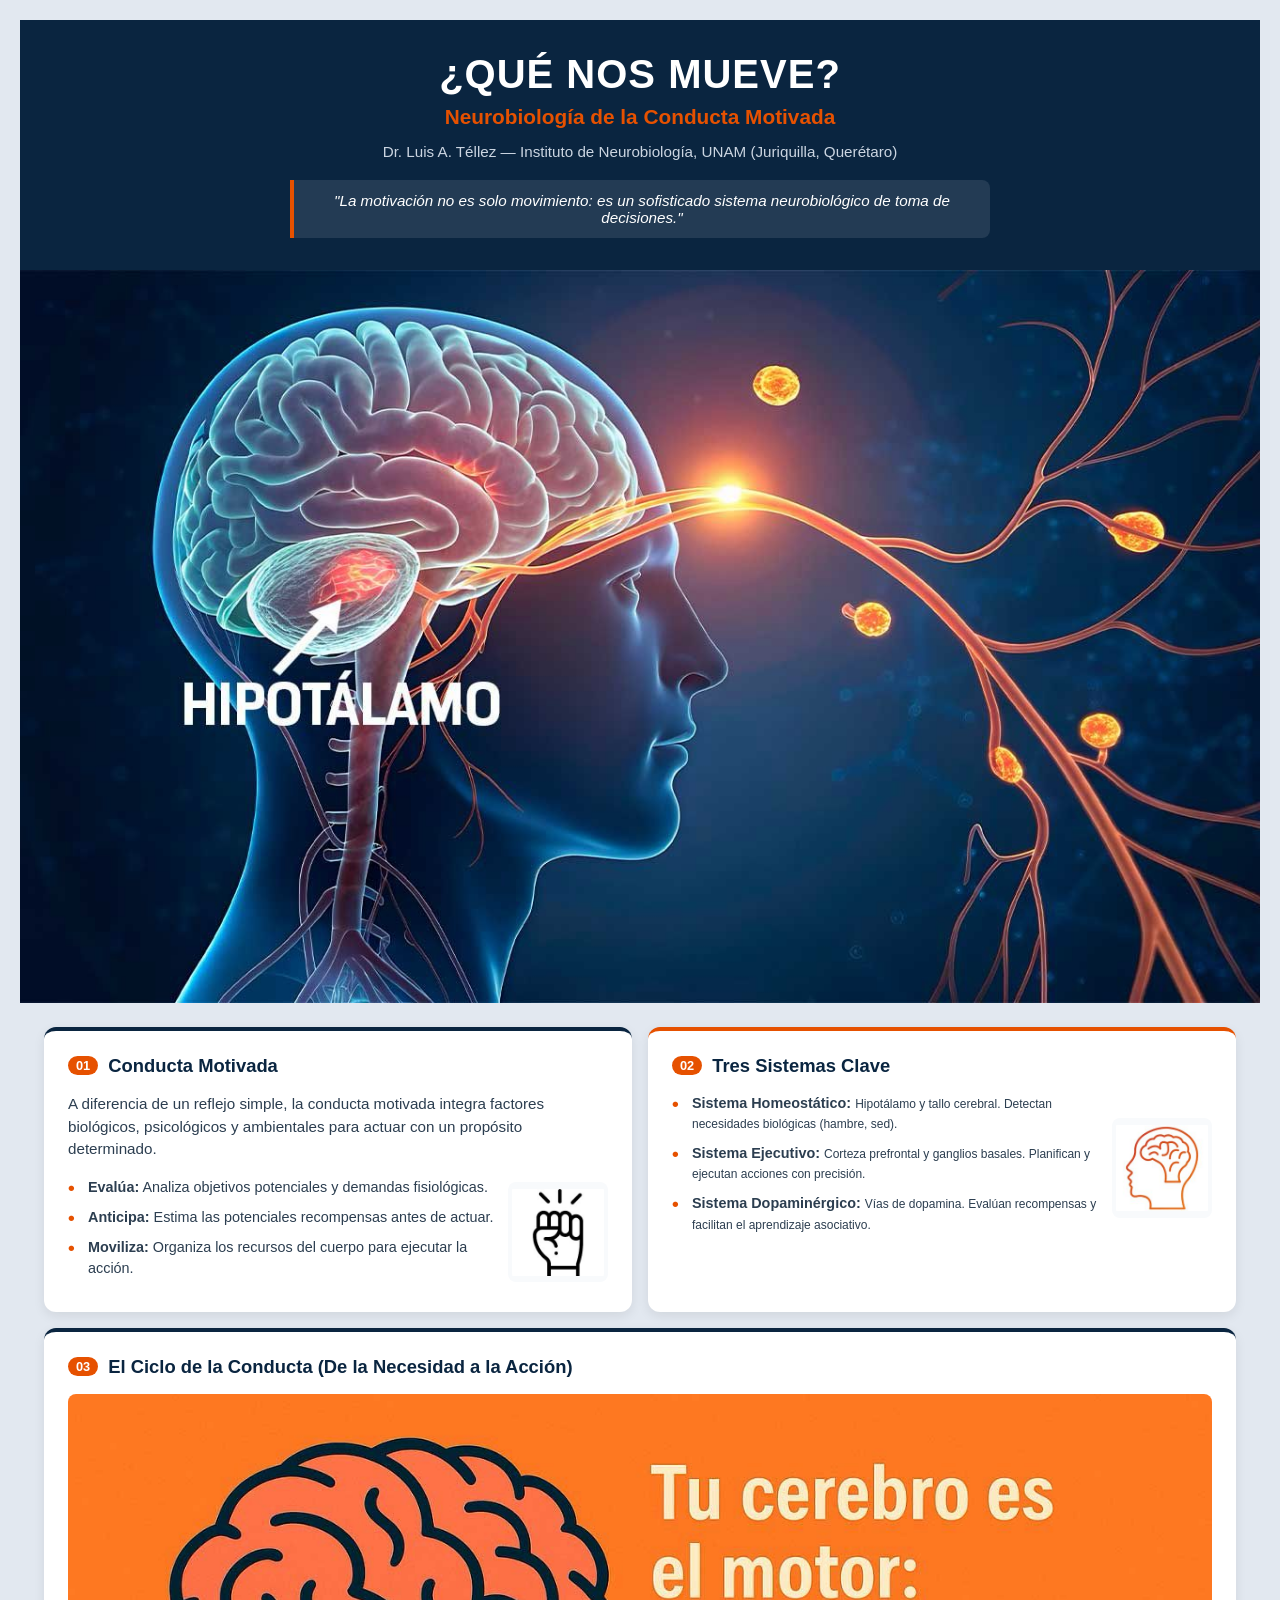
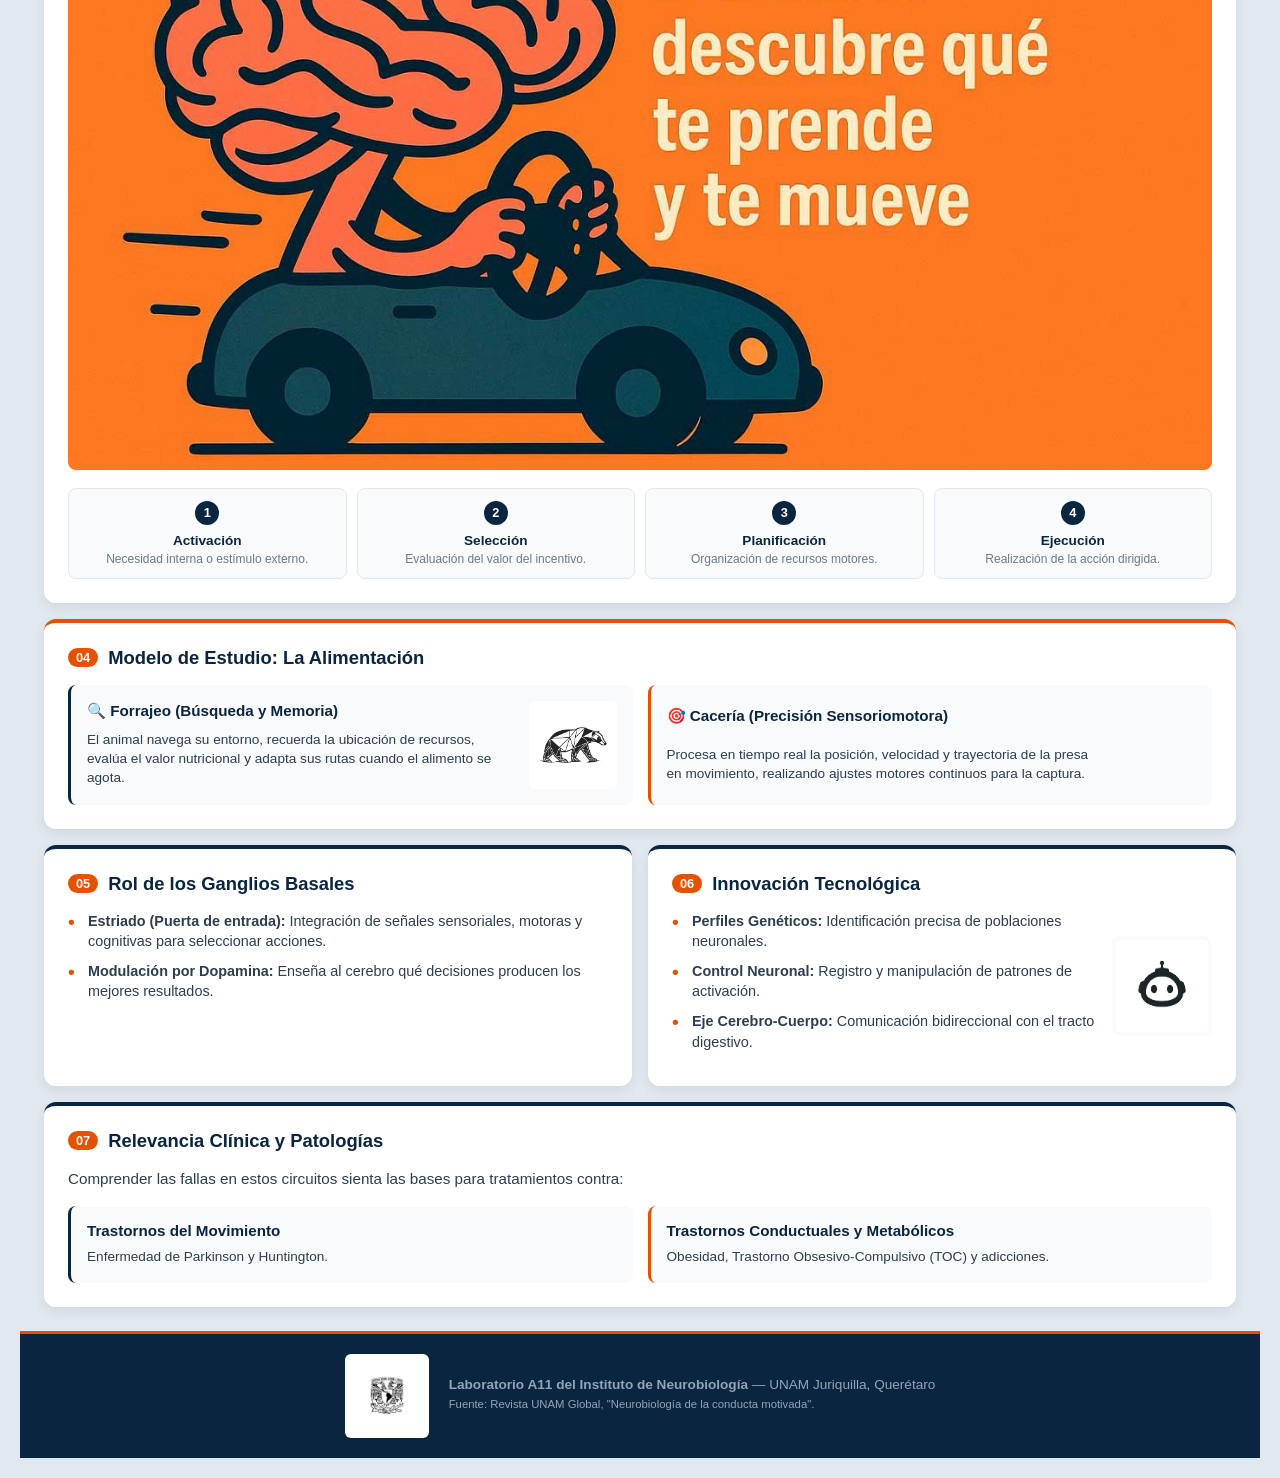
==== index.html @ 18a82b20 "Rename infografia.html to index.html" ====
<!DOCTYPE html>
<html lang="es">
<head>
  <meta charset="UTF-8">
  <meta name="viewport" content="width=device-width, initial-scale=1.0">
  <title>Infografía - Neurobiología de la Conducta Motivada</title>
  <link rel="stylesheet" href="infografia.css">
</head>
<body>

    
    <!-- ENCABEZADO Y CONTEXTO -->
    <header class="header">
      <div class="header-brand">
        <div class="header-titles">
          <h1>¿QUÉ NOS MUEVE?</h1>
          <h2>Neurobiología de la Conducta Motivada</h2>
        </div>
      </div>
      <div class="autor">Dr. Luis A. Téllez — Instituto de Neurobiología, UNAM (Juriquilla, Querétaro)</div>
      <div class="cita-box">
        "La motivación no es solo movimiento: es un sofisticado sistema neurobiológico de toma de decisiones."
      </div>
    </header>

    <figure class="hero-visual">
      <img src="cerebrote.jpeg" alt="Ilustración del cerebro y el hipotálamo, clave en la motivación y la conducta">
    </figure>

    <!-- GRID PRINCIPAL DE CONTENIDOS -->
    <main class="grid-container">

      <!-- SECCIÓN 01 / 02: DEFINICIÓN DE CONDUCTA MOTIVADA -->
      <section class="card">
        <h3 class="card-title"><span class="badge">01</span> Conducta Motivada</h3>
        <p class="intro-text">
          A diferencia de un reflejo simple, la conducta motivada integra factores biológicos, psicológicos y ambientales para actuar con un propósito determinado.
        </p>
        <div class="card-content-with-image">
          <ul class="features-list">
            <li><strong>Evalúa:</strong> Analiza objetivos potenciales y demandas fisiológicas.</li>
            <li><strong>Anticipa:</strong> Estima las potenciales recompensas antes de actuar.</li>
            <li><strong>Moviliza:</strong> Organiza los recursos del cuerpo para ejecutar la acción.</li>
          </ul>
          <img class="card-image" src="manito.jpeg" alt="Mano levantada como símbolo de acción">
        </div>
      </section>

      <!-- SECCIÓN 04: TRES SISTEMAS CEREBRALES CLAVE -->
      <section class="card destacada">
        <h3 class="card-title"><span class="badge">02</span> Tres Sistemas Clave</h3>
        <div class="card-content-with-image">
          <ul class="features-list">
            <li>
              <strong>Sistema Homeostático:</strong>
              <small>Hipotálamo y tallo cerebral. Detectan necesidades biológicas (hambre, sed).</small>
            </li>
            <li>
              <strong>Sistema Ejecutivo:</strong>
              <small>Corteza prefrontal y ganglios basales. Planifican y ejecutan acciones con precisión.</small>
            </li>
            <li>
              <strong>Sistema Dopaminérgico:</strong>
              <small>Vías de dopamina. Evalúan recompensas y facilitan el aprendizaje asociativo.</small>
            </li>
          </ul>
          <img class="card-image" src="Cerebro.jpeg" alt="Ilustración de un cerebro">
        </div>
      </section>

      <!-- SECCIÓN 03 / 05: EL CICLO DE LA CONDUCTA (ANCHO COMPLETO) -->
      <section class="card full-width">
        <h3 class="card-title"><span class="badge">03</span> El Ciclo de la Conducta (De la Necesidad a la Acción)</h3>
        <figure class="cycle-visual">
          <img src="carrito.jpeg" alt="Un cerebro conduce un automóvil, como metáfora de la motivación que impulsa la conducta">
        </figure>
        <div class="flujo-container">
          <div class="flujo-step">
            <div class="num">1</div>
            <h4>Activación</h4>
            <p>Necesidad interna o estímulo externo.</p>
          </div>
          <div class="flujo-step">
            <div class="num">2</div>
            <h4>Selección</h4>
            <p>Evaluación del valor del incentivo.</p>
          </div>
          <div class="flujo-step">
            <div class="num">3</div>
            <h4>Planificación</h4>
            <p>Organización de recursos motores.</p>
          </div>
          <div class="flujo-step">
            <div class="num">4</div>
            <h4>Ejecución</h4>
            <p>Realización de la acción dirigida.</p>
          </div>
        </div>
      </section>

      <!-- SECCIÓN 06 / 07: MODELO DE ALIMENTACIÓN (ANCHO COMPLETO) -->
      <section class="card full-width destacada">
        <h3 class="card-title"><span class="badge">04</span> Modelo de Estudio: La Alimentación</h3>
        <div class="comparativa-grid">
          <div class="comparativa-box">
            <h4>🔍 Forrajeo (Búsqueda y Memoria)</h4>
            <img class="comparativa-image" src="oso.jpeg" alt="Ilustración de un oso buscando alimento">
            <p>
              El animal navega su entorno, recuerda la ubicación de recursos, evalúa el valor nutricional y adapta sus rutas cuando el alimento se agota.
            </p>
          </div>
          <div class="comparativa-box caza">
            <h4>🎯 Cacería (Precisión Sensoriomotora)</h4>
            <p>
              Procesa en tiempo real la posición, velocidad y trayectoria de la presa en movimiento, realizando ajustes motores continuos para la captura.
            </p>
          </div>
        </div>
      </section>

      <!-- SECCIÓN 06: GANGLIOS BASALES -->
      <section class="card">
        <h3 class="card-title"><span class="badge">05</span> Rol de los Ganglios Basales</h3>
        <ul class="features-list">
          <li>
            <strong>Estriado (Puerta de entrada):</strong> Integración de señales sensoriales, motoras y cognitivas para seleccionar acciones.
          </li>
          <li>
            <strong>Modulación por Dopamina:</strong> Enseña al cerebro qué decisiones producen los mejores resultados.
          </li>
        </ul>
      </section>

      <!-- SECCIÓN 07: INNOVACIÓN TECNOLÓGICA -->
      <section class="card">
        <h3 class="card-title"><span class="badge">06</span> Innovación Tecnológica</h3>
        <div class="card-content-with-image">
          <ul class="features-list">
            <li><strong>Perfiles Genéticos:</strong> Identificación precisa de poblaciones neuronales.</li>
            <li><strong>Control Neuronal:</strong> Registro y manipulación de patrones de activación.</li>
            <li><strong>Eje Cerebro-Cuerpo:</strong> Comunicación bidireccional con el tracto digestivo.</li>
          </ul>
          <img class="card-image" src="robot.jpeg" alt="Ilustración de un robot">
        </div>
      </section>

      <!-- SECCIÓN 08 / 10: IMPORTANCIA CLÍNICA (ANCHO COMPLETO) -->
      <section class="card full-width">
        <h3 class="card-title"><span class="badge">07</span> Relevancia Clínica y Patologías</h3>
        <p class="intro-text">
          Comprender las fallas en estos circuitos sienta las bases para tratamientos contra:
        </p>
        <div class="comparativa-grid">
          <div class="comparativa-box">
            <h4>Trastornos del Movimiento</h4>
            <p>Enfermedad de Parkinson y Huntington.</p>
          </div>
          <div class="comparativa-box caza">
            <h4>Trastornos Conductuales y Metabólicos</h4>
            <p>Obesidad, Trastorno Obsesivo-Compulsivo (TOC) y adicciones.</p>
          </div>
        </div>
      </section>

    </main>

    <!-- CIERRE INSTITUCIONAL -->
    <footer class="footer">
      <div class="footer-content">
        <img class="logo-unam" src="logounam.jpeg" alt="Escudo de la Universidad Nacional Autónoma de México">
        <div class="footer-info">
          <p><strong>Laboratorio A11 del Instituto de Neurobiología</strong> — UNAM Juriquilla, Querétaro</p>
          <p class="sources"><small>Fuente: Revista UNAM Global, "Neurobiología de la conducta motivada".</small></p>
        </div>
      </div>
    </footer>

  </div>

</body>
</html>
---- infografia.css ----
:root {
  --azul-marino: #0a2540;
  --naranja: #e65100;
  --fondo: #f4f6f8;
  --blanco: #ffffff;
  --texto-oscuro: #2c3e50;
  --texto-mutado: #6c7a89;
  --sombra: 0 4px 12px rgba(0, 0, 0, 0.08);
}

* {
  box-sizing: border-box;
  margin: 0;
  padding: 0;
}

body {
  display: block;
  padding: 20px;
  background-color: #e2e8f0;
  color: var(--texto-oscuro);
  font-family: "Segoe UI", Tahoma, Geneva, Verdana, sans-serif;
}

.infografia-container {
  width: 100%;
  max-width: 1080px;
  margin: 0 auto;
  overflow: hidden;
  background-color: var(--fondo);
  border-radius: 16px;
  box-shadow: 0 10px 25px rgba(0, 0, 0, 0.15);
}

.header {
  position: relative;
  padding: 32px 30px;
  background-color: var(--azul-marino);
  color: var(--blanco);
  text-align: center;
}

.header-brand {
  display: flex;
  align-items: center;
  justify-content: center;
  margin-bottom: 14px;
}

.header-titles {
  min-width: 0;
}

.header h1 {
  margin-bottom: 8px;
  font-size: 2.5rem;
  font-weight: 800;
  letter-spacing: 1px;
}

.header h2 {
  margin-bottom: 0;
  color: var(--naranja);
  font-size: 1.3rem;
  font-weight: 600;
}

.hero-visual {
  overflow: hidden;
  background-color: #f2631c;
  line-height: 0;
}

.hero-visual img {
  display: block;
  width: 100%;
  height: auto;
}

.header .autor {
  margin-bottom: 20px;
  color: #cbd5e1;
  font-size: 0.95rem;
}

.header .cita-box {
  max-width: 700px;
  margin: 0 auto;
  padding: 12px 20px;
  border-left: 4px solid var(--naranja);
  border-radius: 0 8px 8px 0;
  background-color: rgba(255, 255, 255, 0.1);
  font-size: 0.95rem;
  font-style: italic;
}

.grid-container {
  display: grid;
  grid-template-columns: repeat(2, 1fr);
  gap: 16px;
  padding: 24px;
}

.card {
  padding: 24px;
  border-top: 4px solid var(--azul-marino);
  border-radius: 12px;
  background-color: var(--blanco);
  box-shadow: var(--sombra);
}

.card.destacada {
  border-top-color: var(--naranja);
}

.card.full-width {
  grid-column: span 2;
}

.card-title {
  display: flex;
  align-items: center;
  gap: 10px;
  margin-bottom: 16px;
  color: var(--azul-marino);
  font-size: 1.15rem;
  font-weight: 700;
}

.card-title .badge {
  padding: 2px 8px;
  border-radius: 12px;
  background-color: var(--naranja);
  color: var(--blanco);
  font-size: 0.8rem;
}

.intro-text {
  margin-bottom: 16px;
  color: var(--texto-oscuro);
  font-size: 0.95rem;
  line-height: 1.5;
}

.features-list {
  list-style: none;
}

.card-content-with-image {
  display: grid;
  grid-template-columns: minmax(0, 1fr) 100px;
  align-items: center;
  gap: 12px;
}

.card-image {
  width: 100px;
  height: 100px;
  padding: 4px;
  border-radius: 8px;
  background-color: #f8fafc;
  object-fit: contain;
}

.features-list li {
  position: relative;
  margin-bottom: 10px;
  padding-left: 20px;
  font-size: 0.9rem;
  line-height: 1.4;
}

.features-list li::before {
  position: absolute;
  top: -2px;
  left: 0;
  color: var(--naranja);
  content: "•";
  font-size: 1.2rem;
  font-weight: bold;
}

.flujo-container {
  display: grid;
  grid-template-columns: repeat(4, 1fr);
  gap: 10px;
  margin-top: 10px;
}

.cycle-visual {
  margin-bottom: 18px;
  overflow: hidden;
  border-radius: 8px;
  background-color: #f2631c;
  line-height: 0;
}

.cycle-visual img {
  display: block;
  width: 100%;
  height: auto;
}

.flujo-step {
  padding: 12px;
  border: 1px solid #e2e8f0;
  border-radius: 8px;
  background-color: #f8fafc;
  text-align: center;
}

.flujo-step .num {
  display: flex;
  align-items: center;
  justify-content: center;
  width: 24px;
  height: 24px;
  margin: 0 auto 8px;
  border-radius: 50%;
  background-color: var(--azul-marino);
  color: var(--blanco);
  font-size: 0.8rem;
  font-weight: bold;
}

.flujo-step h4 {
  margin-bottom: 4px;
  color: var(--azul-marino);
  font-size: 0.85rem;
}

.flujo-step p {
  color: var(--texto-mutado);
  font-size: 0.75rem;
}

.comparativa-grid {
  display: grid;
  grid-template-columns: 1fr 1fr;
  gap: 15px;
}

.comparativa-box {
  display: grid;
  grid-template-columns: minmax(0, 1fr) 88px;
  align-items: center;
  column-gap: 12px;
  padding: 16px;
  border-left: 3px solid var(--azul-marino);
  border-radius: 8px;
  background-color: #f8fafc;
}

.comparativa-box.caza {
  border-left-color: var(--naranja);
}

.comparativa-box h4 {
  grid-column: 1;
  margin-bottom: 8px;
  color: var(--azul-marino);
  font-size: 0.95rem;
}

.comparativa-box p {
  grid-column: 1;
  color: var(--texto-oscuro);
  font-size: 0.85rem;
  line-height: 1.4;
}

.comparativa-image {
  grid-column: 2;
  grid-row: 1 / span 2;
  width: 88px;
  height: 88px;
  border-radius: 6px;
  background-color: var(--blanco);
  object-fit: contain;
}

.logo-unam {
  flex: 0 0 84px;
  width: 84px;
  height: 84px;
  padding: 5px;
  border-radius: 6px;
  background-color: var(--blanco);
  object-fit: contain;
}

.footer {
  padding: 20px;
  border-top: 3px solid var(--naranja);
  background-color: var(--azul-marino);
  color: var(--blanco);
  font-size: 0.85rem;
  text-align: center;
}

.footer-content {
  display: flex;
  align-items: center;
  justify-content: center;
  gap: 20px;
  max-width: 820px;
  margin: 0 auto;
}

.footer-info {
  text-align: left;
}

.footer p {
  margin-bottom: 4px;
  color: #94a3b8;
}

@media (max-width: 768px) {
  .grid-container {
    grid-template-columns: 1fr;
    padding: 18px;
  }

  .card.full-width {
    grid-column: span 1;
  }

  .flujo-container {
    grid-template-columns: repeat(2, 1fr);
  }

  .comparativa-grid {
    grid-template-columns: 1fr;
  }

  .card-content-with-image {
    grid-template-columns: minmax(0, 1fr) 76px;
    gap: 8px;
  }

  .card-image {
    width: 76px;
    height: 76px;
  }
}

@media (max-width: 480px) {
  body {
    padding: 10px;
  }

  .header {
    padding: 28px 16px;
  }

  .header-brand {
    flex-direction: column;
  }

  .header h1 {
    font-size: 1.85rem;
  }

  .header h2 {
    font-size: 1.05rem;
  }

  .grid-container {
    padding: 12px;
  }

  .card {
    padding: 18px;
  }

  .footer-content {
    align-items: flex-start;
    flex-wrap: wrap;
    gap: 12px;
  }

  .footer-info {
    flex: 1 1 180px;
    min-width: 0;
    overflow-wrap: anywhere;
  }

  .logo-unam {
    flex-basis: 64px;
    width: 64px;
    height: 64px;
  }
}
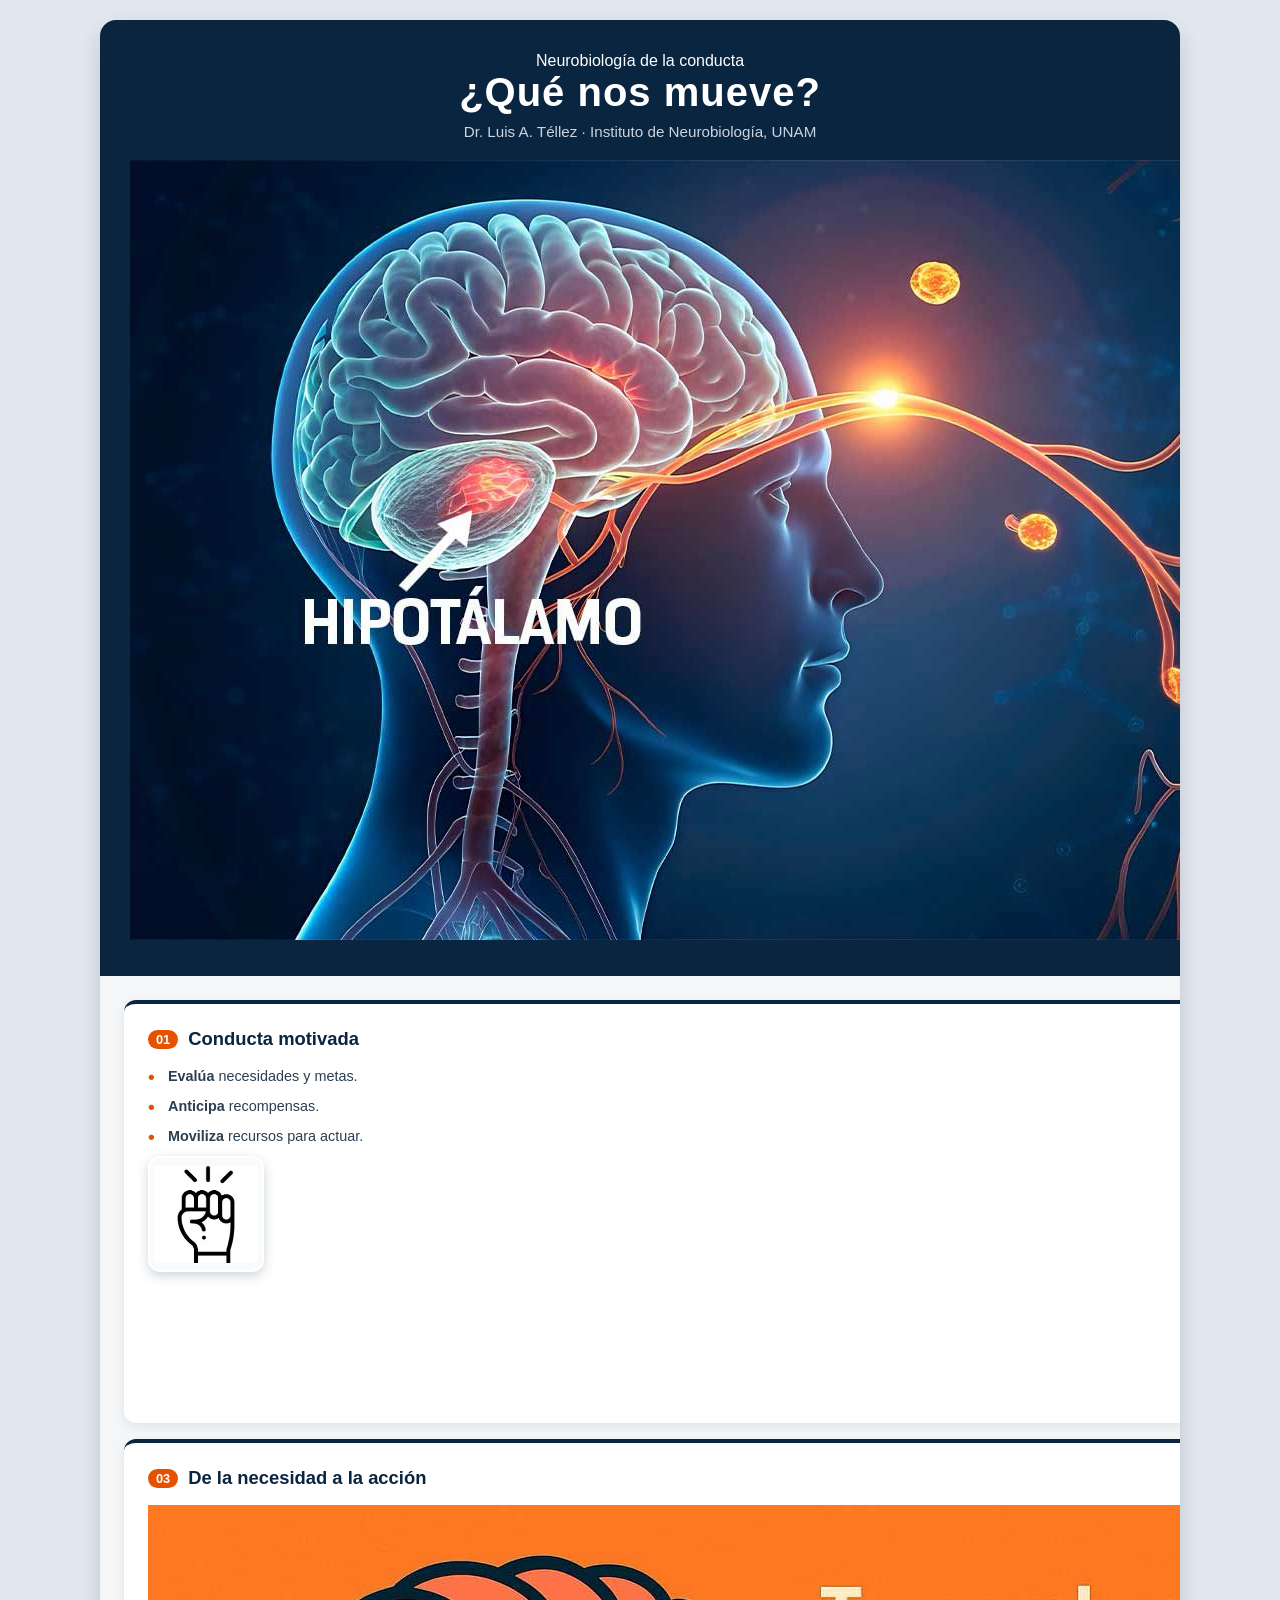
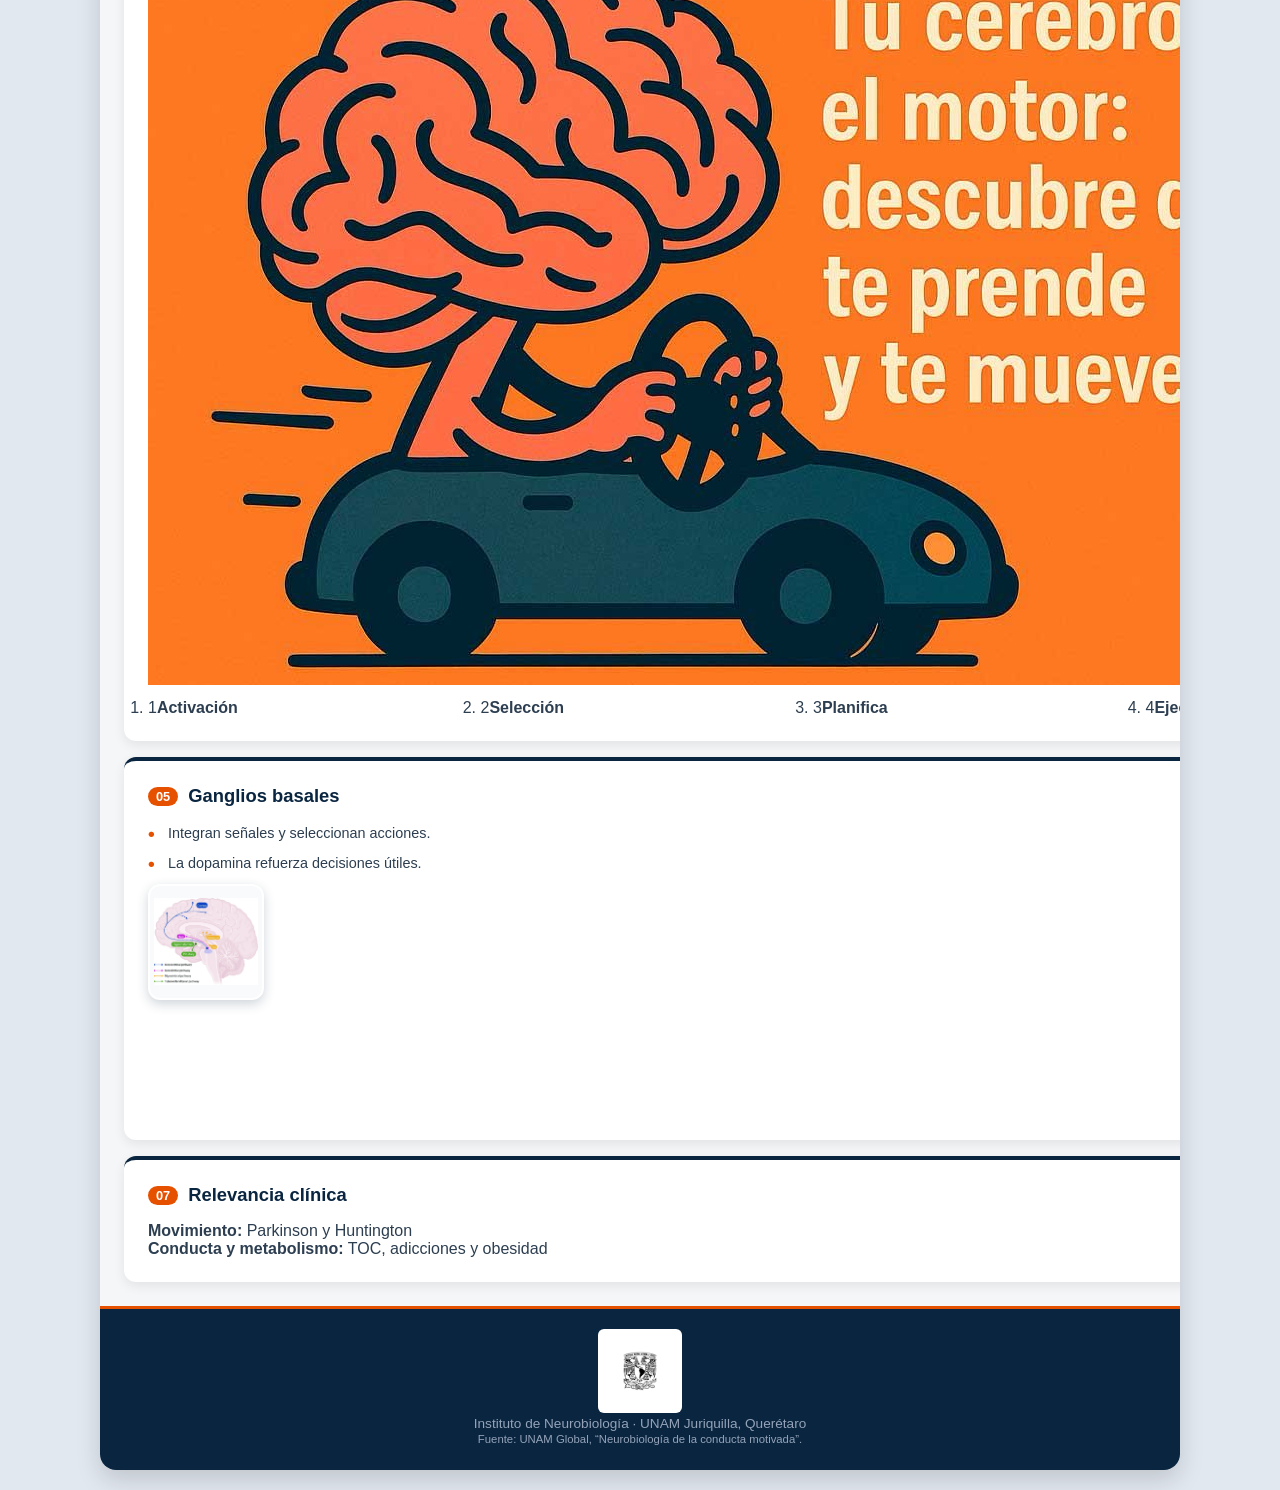
==== commit 6de59156: "Publica la infografía final con imágenes destacadas" ====
--- a/index.html
+++ b/index.html
@@ -1,182 +1,99 @@
-
 <!DOCTYPE html>
 <html lang="es">
 <head>
   <meta charset="UTF-8">
   <meta name="viewport" content="width=device-width, initial-scale=1.0">
-  <title>Infografía - Neurobiología de la Conducta Motivada</title>
+  <title>&iquest;Qu&eacute; nos mueve? | Neurobiolog&iacute;a de la conducta motivada</title>
   <link rel="stylesheet" href="infografia.css">
 </head>
 <body>
-
-    
-    <!-- ENCABEZADO Y CONTEXTO -->
+  <main class="infografia-container">
     <header class="header">
-      <div class="header-brand">
-        <div class="header-titles">
-          <h1>¿QUÉ NOS MUEVE?</h1>
-          <h2>Neurobiología de la Conducta Motivada</h2>
-        </div>
+      <div class="header-copy">
+        <p class="eyebrow">Neurobiolog&iacute;a de la conducta</p>
+        <h1>&iquest;Qu&eacute; nos mueve?</h1>
+        <p class="autor">Dr. Luis A. T&eacute;llez &middot; Instituto de Neurobiolog&iacute;a, UNAM</p>
       </div>
-      <div class="autor">Dr. Luis A. Téllez — Instituto de Neurobiología, UNAM (Juriquilla, Querétaro)</div>
-      <div class="cita-box">
-        "La motivación no es solo movimiento: es un sofisticado sistema neurobiológico de toma de decisiones."
-      </div>
+      <img class="header-image" src="cerebrote.jpeg" alt="Cerebro y v&iacute;as que conectan con el cuerpo">
     </header>
-
-    <figure class="hero-visual">
-      <img src="cerebrote.jpeg" alt="Ilustración del cerebro y el hipotálamo, clave en la motivación y la conducta">
-    </figure>
-
-    <!-- GRID PRINCIPAL DE CONTENIDOS -->
-    <main class="grid-container">
-
-      <!-- SECCIÓN 01 / 02: DEFINICIÓN DE CONDUCTA MOTIVADA -->
+    <div class="grid-container">
       <section class="card">
-        <h3 class="card-title"><span class="badge">01</span> Conducta Motivada</h3>
-        <p class="intro-text">
-          A diferencia de un reflejo simple, la conducta motivada integra factores biológicos, psicológicos y ambientales para actuar con un propósito determinado.
-        </p>
-        <div class="card-content-with-image">
+        <h2 class="card-title"><span class="badge">01</span> Conducta motivada</h2>
+        <div class="icon-row">
           <ul class="features-list">
-            <li><strong>Evalúa:</strong> Analiza objetivos potenciales y demandas fisiológicas.</li>
-            <li><strong>Anticipa:</strong> Estima las potenciales recompensas antes de actuar.</li>
-            <li><strong>Moviliza:</strong> Organiza los recursos del cuerpo para ejecutar la acción.</li>
+            <li><strong>Eval&uacute;a</strong> necesidades y metas.</li>
+            <li><strong>Anticipa</strong> recompensas.</li>
+            <li><strong>Moviliza</strong> recursos para actuar.</li>
           </ul>
-          <img class="card-image" src="manito.jpeg" alt="Mano levantada como símbolo de acción">
+          <img class="card-image" src="manito.jpeg" alt="Mano que representa la acci&oacute;n">
         </div>
       </section>
-
-      <!-- SECCIÓN 04: TRES SISTEMAS CEREBRALES CLAVE -->
       <section class="card destacada">
-        <h3 class="card-title"><span class="badge">02</span> Tres Sistemas Clave</h3>
-        <div class="card-content-with-image">
+        <h2 class="card-title"><span class="badge">02</span> Sistemas clave</h2>
+        <div class="icon-row">
           <ul class="features-list">
-            <li>
-              <strong>Sistema Homeostático:</strong>
-              <small>Hipotálamo y tallo cerebral. Detectan necesidades biológicas (hambre, sed).</small>
-            </li>
-            <li>
-              <strong>Sistema Ejecutivo:</strong>
-              <small>Corteza prefrontal y ganglios basales. Planifican y ejecutan acciones con precisión.</small>
-            </li>
-            <li>
-              <strong>Sistema Dopaminérgico:</strong>
-              <small>Vías de dopamina. Evalúan recompensas y facilitan el aprendizaje asociativo.</small>
-            </li>
+            <li><strong>Homeost&aacute;tico:</strong> detecta hambre y sed.</li>
+            <li><strong>Ejecutivo:</strong> planifica acciones.</li>
+            <li><strong>Dopamin&eacute;rgico:</strong> procesa recompensas.</li>
           </ul>
-          <img class="card-image" src="Cerebro.jpeg" alt="Ilustración de un cerebro">
+          <img class="card-image" src="Cerebro.jpeg" alt="Ilustraci&oacute;n de una cabeza con el cerebro">
         </div>
       </section>
-
-      <!-- SECCIÓN 03 / 05: EL CICLO DE LA CONDUCTA (ANCHO COMPLETO) -->
-      <section class="card full-width">
-        <h3 class="card-title"><span class="badge">03</span> El Ciclo de la Conducta (De la Necesidad a la Acción)</h3>
-        <figure class="cycle-visual">
-          <img src="carrito.jpeg" alt="Un cerebro conduce un automóvil, como metáfora de la motivación que impulsa la conducta">
-        </figure>
-        <div class="flujo-container">
-          <div class="flujo-step">
-            <div class="num">1</div>
-            <h4>Activación</h4>
-            <p>Necesidad interna o estímulo externo.</p>
-          </div>
-          <div class="flujo-step">
-            <div class="num">2</div>
-            <h4>Selección</h4>
-            <p>Evaluación del valor del incentivo.</p>
-          </div>
-          <div class="flujo-step">
-            <div class="num">3</div>
-            <h4>Planificación</h4>
-            <p>Organización de recursos motores.</p>
-          </div>
-          <div class="flujo-step">
-            <div class="num">4</div>
-            <h4>Ejecución</h4>
-            <p>Realización de la acción dirigida.</p>
-          </div>
+      <section class="card cycle-card">
+        <h2 class="card-title"><span class="badge">03</span> De la necesidad a la acci&oacute;n</h2>
+        <div class="cycle-layout">
+          <img class="cycle-image" src="carrito.jpeg" alt="Cerebro al volante, met&aacute;fora de la conducta">
+          <ol class="flujo-container">
+            <li><span>1</span><strong>Activaci&oacute;n</strong></li>
+            <li><span>2</span><strong>Selecci&oacute;n</strong></li>
+            <li><span>3</span><strong>Planifica</strong></li>
+            <li><span>4</span><strong>Ejecuci&oacute;n</strong></li>
+          </ol>
         </div>
       </section>
-
-      <!-- SECCIÓN 06 / 07: MODELO DE ALIMENTACIÓN (ANCHO COMPLETO) -->
-      <section class="card full-width destacada">
-        <h3 class="card-title"><span class="badge">04</span> Modelo de Estudio: La Alimentación</h3>
-        <div class="comparativa-grid">
-          <div class="comparativa-box">
-            <h4>🔍 Forrajeo (Búsqueda y Memoria)</h4>
-            <img class="comparativa-image" src="oso.jpeg" alt="Ilustración de un oso buscando alimento">
-            <p>
-              El animal navega su entorno, recuerda la ubicación de recursos, evalúa el valor nutricional y adapta sus rutas cuando el alimento se agota.
-            </p>
-          </div>
-          <div class="comparativa-box caza">
-            <h4>🎯 Cacería (Precisión Sensoriomotora)</h4>
-            <p>
-              Procesa en tiempo real la posición, velocidad y trayectoria de la presa en movimiento, realizando ajustes motores continuos para la captura.
-            </p>
-          </div>
+      <section class="card destacada">
+        <h2 class="card-title"><span class="badge">04</span> Alimentaci&oacute;n: modelo de estudio</h2>
+        <div class="icon-row">
+          <ul class="features-list">
+            <li><strong>Forrajeo:</strong> b&uacute;squeda y memoria espacial.</li>
+            <li><strong>Cacer&iacute;a:</strong> percepci&oacute;n y precisi&oacute;n motora.</li>
+          </ul>
+          <img class="card-image" src="oso.jpeg" alt="Oso en busca de alimento">
         </div>
       </section>
-
-      <!-- SECCIÓN 06: GANGLIOS BASALES -->
       <section class="card">
-        <h3 class="card-title"><span class="badge">05</span> Rol de los Ganglios Basales</h3>
-        <ul class="features-list">
-          <li>
-            <strong>Estriado (Puerta de entrada):</strong> Integración de señales sensoriales, motoras y cognitivas para seleccionar acciones.
-          </li>
-          <li>
-            <strong>Modulación por Dopamina:</strong> Enseña al cerebro qué decisiones producen los mejores resultados.
-          </li>
-        </ul>
-      </section>
-
-      <!-- SECCIÓN 07: INNOVACIÓN TECNOLÓGICA -->
-      <section class="card">
-        <h3 class="card-title"><span class="badge">06</span> Innovación Tecnológica</h3>
-        <div class="card-content-with-image">
+        <h2 class="card-title"><span class="badge">05</span> Ganglios basales</h2>
+        <div class="icon-row">
           <ul class="features-list">
-            <li><strong>Perfiles Genéticos:</strong> Identificación precisa de poblaciones neuronales.</li>
-            <li><strong>Control Neuronal:</strong> Registro y manipulación de patrones de activación.</li>
-            <li><strong>Eje Cerebro-Cuerpo:</strong> Comunicación bidireccional con el tracto digestivo.</li>
+            <li>Integran se&ntilde;ales y seleccionan acciones.</li>
+            <li>La dopamina refuerza decisiones &uacute;tiles.</li>
           </ul>
-          <img class="card-image" src="robot.jpeg" alt="Ilustración de un robot">
+          <img class="card-image" src="Dopaminergic-pathways-in-the-brain-Dopaminergic-pathways-in-the-brain-include-the.webp" alt="V&iacute;as dopamin&eacute;rgicas del cerebro">
         </div>
       </section>
-
-      <!-- SECCIÓN 08 / 10: IMPORTANCIA CLÍNICA (ANCHO COMPLETO) -->
-      <section class="card full-width">
-        <h3 class="card-title"><span class="badge">07</span> Relevancia Clínica y Patologías</h3>
-        <p class="intro-text">
-          Comprender las fallas en estos circuitos sienta las bases para tratamientos contra:
-        </p>
-        <div class="comparativa-grid">
-          <div class="comparativa-box">
-            <h4>Trastornos del Movimiento</h4>
-            <p>Enfermedad de Parkinson y Huntington.</p>
-          </div>
-          <div class="comparativa-box caza">
-            <h4>Trastornos Conductuales y Metabólicos</h4>
-            <p>Obesidad, Trastorno Obsesivo-Compulsivo (TOC) y adicciones.</p>
-          </div>
+      <section class="card">
+        <h2 class="card-title"><span class="badge">06</span> Nuevas herramientas</h2>
+        <div class="icon-row">
+          <ul class="features-list">
+            <li>Perfiles gen&eacute;ticos neuronales.</li>
+            <li>Registro y control neuronal.</li>
+            <li>Conexi&oacute;n intestino-cerebro.</li>
+          </ul>
+          <img class="card-image" src="guts.png" alt="Ilustraci&oacute;n del eje intestino-cerebro">
         </div>
       </section>
-
-    </main>
-
-    <!-- CIERRE INSTITUCIONAL -->
+      <section class="card clinical-card">
+        <h2 class="card-title"><span class="badge">07</span> Relevancia cl&iacute;nica</h2>
+        <div class="clinical-list">
+          <p><strong>Movimiento:</strong> Parkinson y Huntington</p>
+          <p><strong>Conducta y metabolismo:</strong> TOC, adicciones y obesidad</p>
+        </div>
+      </section>
+    </div>
     <footer class="footer">
-      <div class="footer-content">
-        <img class="logo-unam" src="logounam.jpeg" alt="Escudo de la Universidad Nacional Autónoma de México">
-        <div class="footer-info">
-          <p><strong>Laboratorio A11 del Instituto de Neurobiología</strong> — UNAM Juriquilla, Querétaro</p>
-          <p class="sources"><small>Fuente: Revista UNAM Global, "Neurobiología de la conducta motivada".</small></p>
-        </div>
-      </div>
+      <img class="logo-unam" src="logounam.jpeg" alt="Escudo de la UNAM">
+      <p>Instituto de Neurobiolog&iacute;a &middot; UNAM Juriquilla, Quer&eacute;taro<br><small>Fuente: UNAM Global, &ldquo;Neurobiolog&iacute;a de la conducta motivada&rdquo;.</small></p>
     </footer>
-
-  </div>
-
+  </main>
 </body>
 </html>
--- a/infografia.css
+++ b/infografia.css
@@ -392,3 +392,50 @@
     height: 64px;
   }
 }
+
+
+/* Imágenes más visibles sin alterar el orden ni la estructura de la infografía. */
+.card-content-with-image {
+    grid-template-columns: minmax(0, 1fr) 116px;
+}
+
+.card-image {
+    width: 116px;
+    height: 116px;
+    border: 2px solid #fff;
+    border-radius: 12px;
+    box-shadow: 0 4px 12px rgba(16, 45, 70, 0.2);
+}
+
+.comparativa-box {
+    grid-template-columns: minmax(0, 1fr) 104px;
+}
+
+.comparativa-image {
+    width: 104px;
+    height: 104px;
+    border: 2px solid #fff;
+    border-radius: 10px;
+    box-shadow: 0 4px 12px rgba(16, 45, 70, 0.2);
+}
+
+@media (max-width: 768px) {
+    .card-content-with-image {
+          grid-template-columns: minmax(0, 1fr) 88px;
+          gap: 10px;
+    }
+
+  .card-image {
+        width: 88px;
+        height: 88px;
+  }
+
+  .comparativa-box {
+        grid-template-columns: minmax(0, 1fr) 96px;
+  }
+
+  .comparativa-image {
+        width: 96px;
+        height: 96px;
+  }
+}
